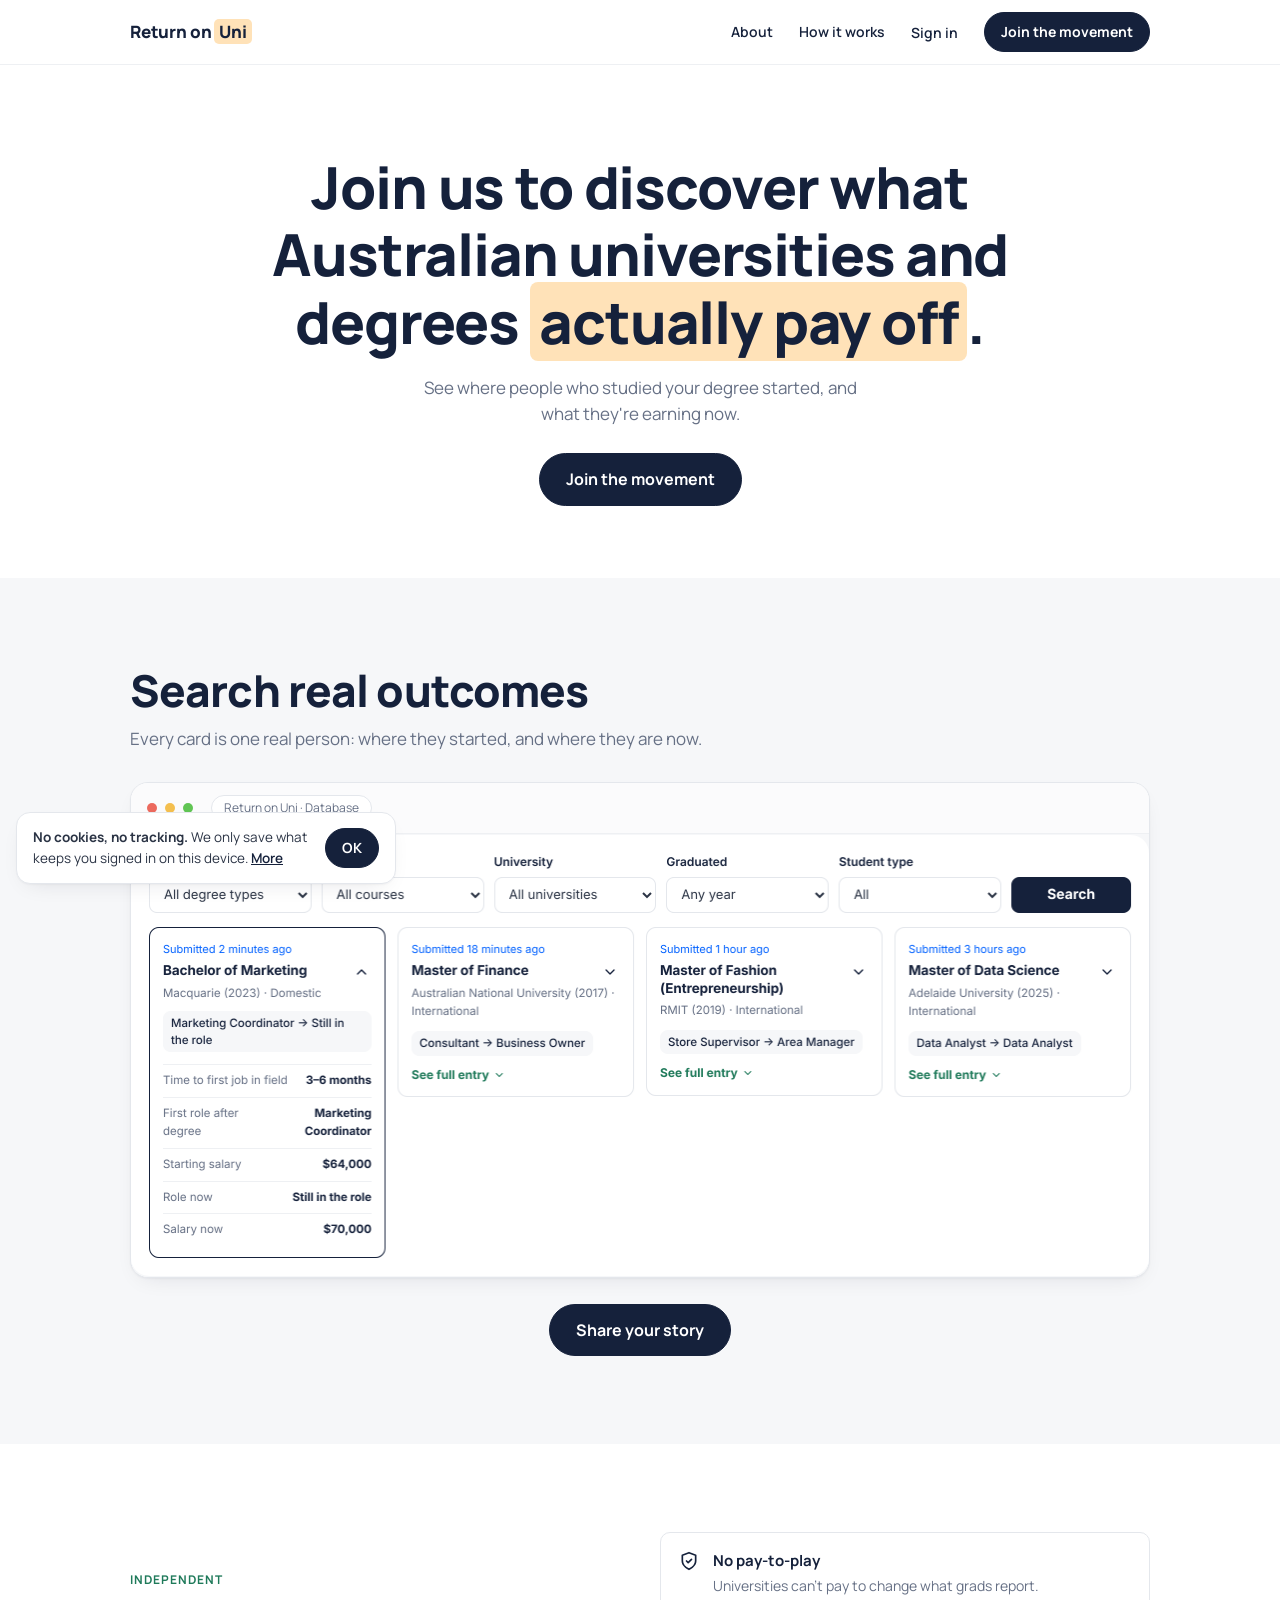
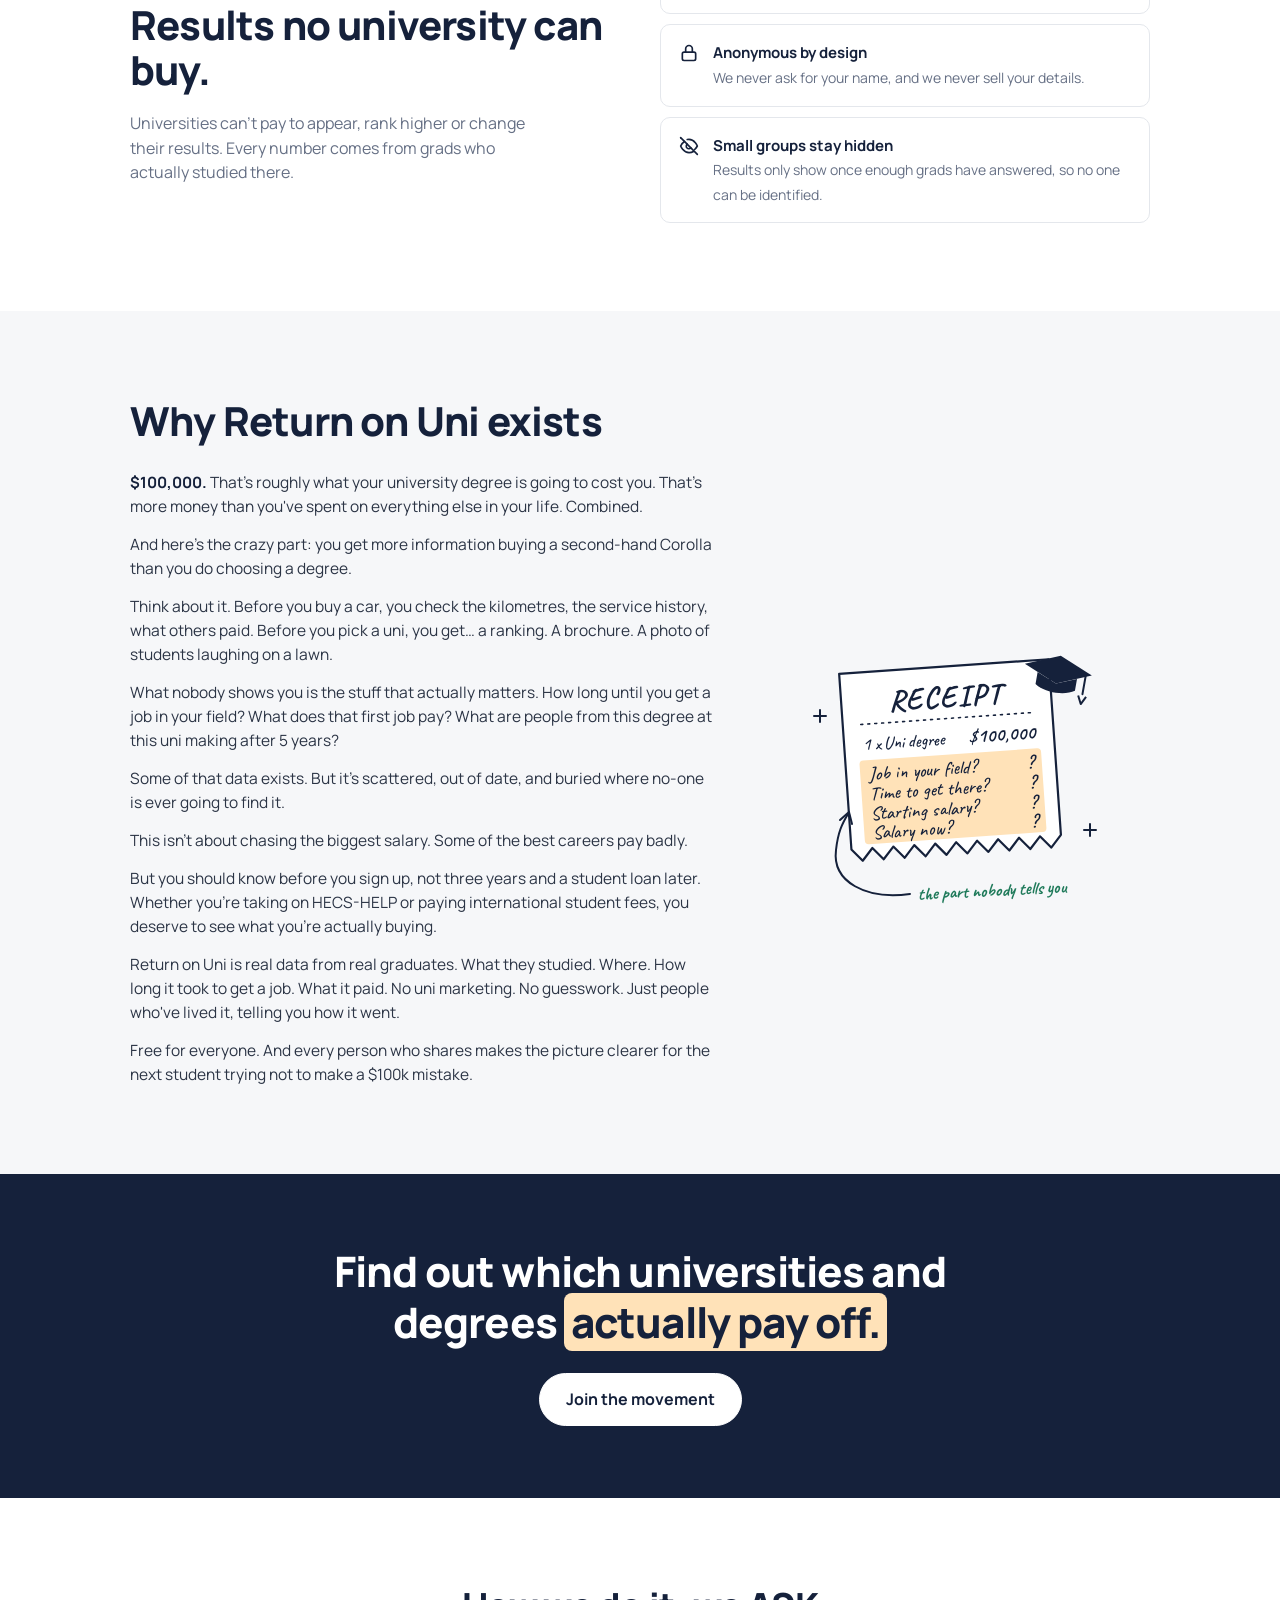
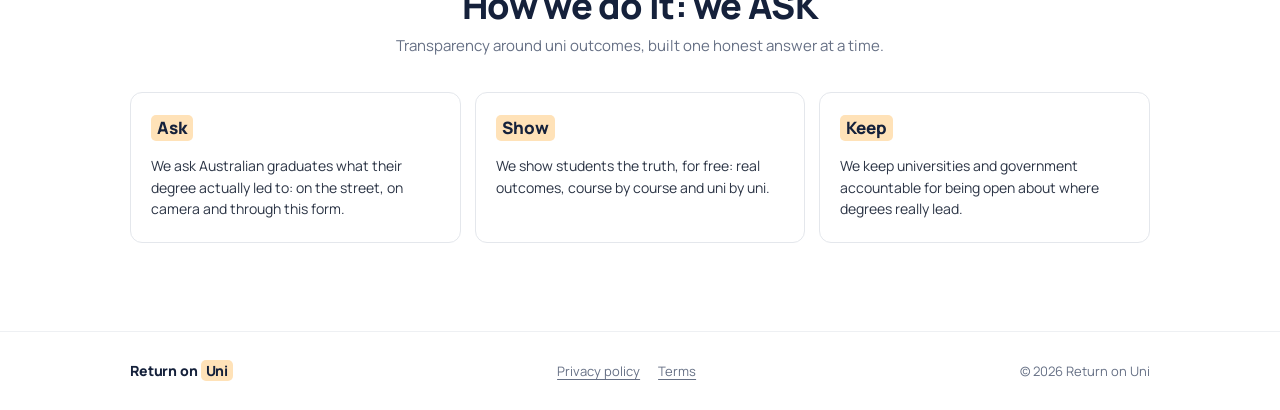
==== index.html @ 376c9eba ""Email verified" message after signing in A small message at the top of the page the person lands on" ====
<!doctype html>
<html lang="en-AU">
<head>
  <meta charset="utf-8">
  <meta name="viewport" content="width=device-width, initial-scale=1">
  <title>Return on Uni | Discover what Australian degrees actually pay off</title>
  <meta name="description" content="See where people who studied your degree started, and what they're earning now. Real outcomes from real Australian graduates.">
  <link rel="icon" href="assets/favicon.svg" type="image/svg+xml">
  <link rel="preconnect" href="https://fonts.googleapis.com">
  <link rel="preconnect" href="https://fonts.gstatic.com" crossorigin>
  <link href="https://fonts.googleapis.com/css2?family=Manrope:wght@400;500;600;700;800&family=Caveat:wght@500;700&display=swap" rel="stylesheet">
  <link rel="stylesheet" href="css/base.css?v=27f99e8d">
  <link rel="stylesheet" href="css/entries.css?v=6e0287be">
  <link rel="stylesheet" href="css/home.css?v=d5b18aec">
</head>
<body>
  <header data-layout="header"></header>

  <main>
    <!-- 1. Hero -->
    <section class="hero">
      <div class="wrap">
        <h1>Join us to discover what Australian universities and degrees <span class="hl">actually pay off</span>.</h1>
        <p class="lead">See where people who studied your degree started, and what they're earning now.</p>
        <a class="btn btn-primary btn-lg" href="share.html">Join the movement</a>
      </div>
    </section>

    <!-- 2. Database preview -->
    <section class="section soft preview" aria-labelledby="previewTitle">
      <div class="wrap">
        <h2 id="previewTitle">Search real outcomes</h2>
        <p class="lead">Every card is one real person: where they started, and where they are now.</p>

        <!-- A picture of the database, not the live filters (search isn't open yet).
             Regenerate with: python3 tools/preview-shot.py (see the file). -->
        <div class="browser preview-shot">
          <div class="browser-bar" aria-hidden="true"><i></i><i></i><i></i><span class="browser-tab">Return on Uni · Database</span></div>
          <!-- Placeholder shown while the picture loads; the picture fades in over it. -->
          <div class="shot-frame">
            <div class="skeleton" aria-hidden="true">
              <div class="sk-filters">
                <span></span><span></span><span></span><span></span><span></span><span class="sk-btn"></span>
              </div>
              <div class="sk-cards">
                <span class="sk-card sk-open"></span><span class="sk-card"></span><span class="sk-card"></span><span class="sk-card"></span>
              </div>
            </div>
            <img src="assets/preview.png?v=3695b0e5" width="1020" height="442" loading="lazy"
               alt="Preview of the Return on Uni database: filters for degree type, course, university, graduation year and student type, above graduate cards showing each person's first role, starting salary, current role and current salary.">
          </div>
        </div>

        <div class="preview-cta"><a class="btn btn-primary btn-lg" href="share.html">Share your story</a></div>
      </div>
    </section>

    <!-- 3. Independence -->
    <section class="section">
      <div class="wrap independent">
        <div>
          <div class="kicker">Independent</div>
          <h2>Results no university can buy.</h2>
          <p>Universities can't pay to appear, rank higher or change their results. Every number comes from grads who actually studied there.</p>
        </div>
        <div class="points">
          <div class="point">
            <svg width="20" height="20" viewBox="0 0 24 24" fill="none" stroke="currentColor" stroke-width="2" stroke-linecap="round" stroke-linejoin="round" aria-hidden="true"><path d="M12 22s8-4 8-10V5l-8-3-8 3v7c0 6 8 10 8 10z"/><path d="m9 12 2 2 4-4"/></svg>
            <div><b>No pay-to-play</b><span>Universities can't pay to change what grads report.</span></div>
          </div>
          <div class="point">
            <svg width="20" height="20" viewBox="0 0 24 24" fill="none" stroke="currentColor" stroke-width="2" stroke-linecap="round" stroke-linejoin="round" aria-hidden="true"><rect x="4" y="11" width="16" height="10" rx="2"/><path d="M8 11V7a4 4 0 0 1 8 0v4"/></svg>
            <div><b>Anonymous by design</b><span>We never ask for your name, and we never sell your details.</span></div>
          </div>
          <div class="point">
            <svg width="20" height="20" viewBox="0 0 24 24" fill="none" stroke="currentColor" stroke-width="2" stroke-linecap="round" stroke-linejoin="round" aria-hidden="true"><path d="M9.9 4.2A10.9 10.9 0 0 1 12 4c7 0 10 8 10 8a17.6 17.6 0 0 1-3.2 4.2"/><path d="M6.6 6.6C3.6 8.6 2 12 2 12s3 8 10 8a10.6 10.6 0 0 0 5.4-1.4"/><path d="M14.1 14.1a3 3 0 1 1-4.2-4.2"/><path d="m2 2 20 20"/></svg>
            <div><b>Small groups stay hidden</b><span>Results only show once enough grads have answered, so no one can be identified.</span></div>
          </div>
        </div>
      </div>
    </section>

    <!-- 4. Why -->
    <section class="section soft why" id="about">
      <div class="wrap">
        <h2>Why Return on Uni exists</h2>
        <div class="why-grid">
          <div class="why-copy">
            <p><b>$100,000.</b> That's roughly what your university degree is going to cost you. That's more money than you've spent on everything else in your life. Combined.</p>
            <p>And here's the crazy part: you get more information buying a second-hand Corolla than you do choosing a degree.</p>
            <p>Think about it. Before you buy a car, you check the kilometres, the service history, what others paid. Before you pick a uni, you get… a ranking. A brochure. A photo of students laughing on a lawn.</p>
            <p>What nobody shows you is the stuff that actually matters. How long until you get a job in your field? What does that first job pay? What are people from this degree at this uni making after 5 years?</p>
            <p>Some of that data exists. But it's scattered, out of date, and buried where no-one is ever going to find it.</p>
            <p>This isn't about chasing the biggest salary. Some of the best careers pay badly.</p>
            <p>But you should know before you sign up, not three years and a student loan later. Whether you're taking on HECS-HELP or paying international student fees, you deserve to see what you're actually buying.</p>
            <p>Return on Uni is real data from real graduates. What they studied. Where. How long it took to get a job. What it paid. No uni marketing. No guesswork. Just people who've lived it, telling you how it went.</p>
            <p>Free for everyone. And every person who shares makes the picture clearer for the next student trying not to make a $100k mistake.</p>
          </div>

          <!-- Receipt illustration -->
          <svg class="receipt" viewBox="0 0 300 300" role="img" aria-label="A receipt: 1 x Uni degree, $100,000. Job in your field, time to get there, starting salary and salary now are all question marks. The part nobody tells you.">
            <g fill="none" stroke="#15213b" stroke-width="2" stroke-linecap="round">
              <path d="M14 82v12M8 88h12"/>
              <path d="M284 196v12M278 202h12"/>
            </g>
            <g transform="rotate(-4 150 140)">
              <path d="M40,38 L250,38 L250,214 L239.5,226 L229.0,214 L218.5,226 L208.0,214 L197.5,226 L187.0,214 L176.5,226 L166.0,214 L155.5,226 L145.0,214 L134.5,226 L124.0,214 L113.5,226 L103.0,214 L92.5,226 L82.0,214 L71.5,226 L61.0,214 L50.5,226 L40.0,214 Z" fill="#fff" stroke="#15213b" stroke-width="2.2" stroke-linejoin="round"/>
              <text x="145" y="78" text-anchor="middle" font-family="Caveat, cursive" font-weight="700" font-size="30" fill="#15213b" letter-spacing="2">RECEIPT</text>
              <line x1="58" y1="90" x2="232" y2="90" stroke="#15213b" stroke-width="1.6" stroke-dasharray="2 5" stroke-linecap="round"/>
              <text x="58" y="116" font-family="Caveat, cursive" font-weight="500" font-size="18" fill="#15213b">1 x Uni degree</text>
              <text x="232" y="116" text-anchor="end" font-family="Caveat, cursive" font-weight="700" font-size="19" fill="#15213b">$100,000</text>
              <rect x="54" y="126" width="182" height="84" rx="4" fill="#ffe2b8"/>
              <g font-family="Caveat, cursive" font-size="19" font-weight="500" fill="#15213b">
                <text x="62" y="146">Job in your field?</text><text x="228" y="146" text-anchor="end" font-weight="700">?</text>
                <text x="62" y="166">Time to get there?</text><text x="228" y="166" text-anchor="end" font-weight="700">?</text>
                <text x="62" y="186">Starting salary?</text><text x="228" y="186" text-anchor="end" font-weight="700">?</text>
                <text x="62" y="205">Salary now?</text><text x="228" y="205" text-anchor="end" font-weight="700">?</text>
              </g>
            </g>
            <!-- graduation cap -->
            <g transform="translate(222 18) rotate(10)">
              <path d="M0 18 L34 4 L68 18 L34 32 Z" fill="#15213b"/>
              <path d="M14 24 v12 c10 7 30 7 40 0 v-12 L34 32 Z" fill="#15213b"/>
              <path d="M62 20 v18" stroke="#15213b" stroke-width="2" stroke-linecap="round"/>
              <path d="M58 40 l4 8 l4 -8" fill="none" stroke="#15213b" stroke-width="2" stroke-linejoin="round"/>
            </g>
            <!-- arrow + caption -->
            <path d="M104 266 C 60 272, 26 254, 30 222 C 32 204, 36 196, 42 186" fill="none" stroke="#15213b" stroke-width="2" stroke-linecap="round"/>
            <path d="M34 192 L43 184 L46 196" fill="none" stroke="#15213b" stroke-width="2" stroke-linecap="round" stroke-linejoin="round"/>
            <text x="112" y="272" font-family="Caveat, cursive" font-weight="700" font-size="18" fill="#1f7a5a" transform="rotate(-3 112 272)">the part nobody tells you</text>
          </svg>
        </div>
      </div>
    </section>

    <!-- 5. Dark CTA band -->
    <section class="cta-band">
      <div class="wrap">
        <h2>Find out which universities and degrees <span class="hl">actually pay off.</span></h2>
        <a class="btn btn-white btn-lg" href="share.html">Join the movement</a>
      </div>
    </section>

    <!-- 6. How we do it -->
    <section class="section ask center" id="how">
      <div class="wrap">
        <h2>How we do it: we ASK</h2>
        <p class="lead">Transparency around uni outcomes, built one honest answer at a time.</p>
        <div class="ask-grid">
          <div class="ask-card"><span class="label">Ask</span><p>We ask Australian graduates what their degree actually led to: on the street, on camera and through this form.</p></div>
          <div class="ask-card"><span class="label">Show</span><p>We show students the truth, for free: real outcomes, course by course and uni by uni.</p></div>
          <div class="ask-card"><span class="label">Keep</span><p>We keep universities and government accountable for being open about where degrees really lead.</p></div>
        </div>
      </div>
    </section>
  </main>

  <footer data-layout="footer"></footer>
  <script type="module" src="js/pages/home.js?v=8f0016fc"></script>
</body>
</html>
---- css/base.css ----
/* ==========================================================================
   base.css: design tokens, reset, type, buttons, layout helpers
   Shared by every page.
   ========================================================================== */

:root {
  --navy: #15213b;          /* headings, buttons, dark band */
  --navy-2: #24314d;
  --text: #2b3445;          /* body copy */
  --muted: #667085;
  --line: #e4e7ec;
  --line-2: #eef0f3;
  --bg: #ffffff;
  --bg-soft: #f6f7f9;       /* alternate section background */
  --peach: #ffe2b8;         /* highlight behind words / labels */
  --green: #1f7a5a;         /* links, progress, kicker */
  --red: #c0352b;

  --font: "Manrope", system-ui, -apple-system, "Segoe UI", sans-serif;
  --hand: "Caveat", "Comic Sans MS", cursive;

  --radius: 14px;
  --radius-lg: 18px;
  --shadow: 0 1px 2px rgba(16, 24, 40, .04), 0 8px 24px -12px rgba(16, 24, 40, .14);
  --wrap: 1060px;
}

* { box-sizing: border-box; }
html { scroll-behavior: smooth; }
body {
  margin: 0;
  font-family: var(--font);
  color: var(--text);
  background: var(--bg);
  line-height: 1.55;
  -webkit-font-smoothing: antialiased;
}
h1, h2, h3 { color: var(--navy); line-height: 1.12; letter-spacing: -.02em; margin: 0; font-weight: 800; }
p { margin: 0; }
a { color: inherit; }
button, input, select { font: inherit; color: inherit; }
img, svg { display: block; max-width: 100%; }

.wrap { max-width: var(--wrap); margin: 0 auto; padding: 0 20px; }
.section { padding: 88px 0; }
.section.soft { background: var(--bg-soft); }
.center { text-align: center; }
.sr-only { position: absolute; width: 1px; height: 1px; overflow: hidden; clip: rect(0 0 0 0); white-space: nowrap; }

/* word highlight, e.g. "actually pay off" */
.hl { background: var(--peach); border-radius: 8px; padding: 0 .16em; box-decoration-break: clone; -webkit-box-decoration-break: clone; }

.kicker { font-size: 12px; font-weight: 700; letter-spacing: .08em; text-transform: uppercase; color: var(--green); margin-bottom: 14px; }
.lead { font-size: 17px; color: var(--muted); }

/* ---------- buttons ---------- */
.btn {
  display: inline-flex; align-items: center; justify-content: center; gap: 6px;
  border: 1.5px solid var(--navy); border-radius: 999px; padding: 11px 22px;
  font-weight: 700; font-size: 15px; text-decoration: none; cursor: pointer; white-space: nowrap;
  transition: background .15s, color .15s, transform .1s;
}
.btn:active { transform: translateY(1px); }
.btn-primary { background: var(--navy); color: #fff; }
.btn-primary:hover { background: var(--navy-2); }
.btn-outline { background: #fff; color: var(--navy); }
.btn-outline:hover { background: var(--bg-soft); }
.btn-white { background: #fff; color: var(--navy); border-color: #fff; }
.btn-lg { padding: 13px 26px; font-size: 16px; }
.btn-sm { padding: 8px 16px; font-size: 14px; }
.btn:focus-visible, input:focus-visible, select:focus-visible, .opt:focus-visible, .entry-toggle:focus-visible {
  outline: 3px solid #7aa7ff; outline-offset: 2px;
}

.text-link { color: var(--navy); font-weight: 600; text-underline-offset: 3px; }

/* ---------- site header ---------- */
.site-header { border-bottom: 1px solid var(--line-2); background: #fff; position: sticky; top: 0; z-index: 30; }
.site-header .wrap { display: flex; align-items: center; justify-content: space-between; gap: 16px; height: 64px; }
.logo { font-weight: 800; font-size: 17px; color: var(--navy); text-decoration: none; letter-spacing: -.01em; white-space: nowrap; }
.logo .hl { border-radius: 5px; padding: 1px 5px; }
.nav { display: flex; align-items: center; gap: 26px; }
.nav a:not(.btn) { font-size: 14px; font-weight: 600; color: var(--navy); text-decoration: none; }
.nav a:not(.btn):hover { text-decoration: underline; text-underline-offset: 4px; }
.nav a[aria-current="page"] { text-decoration: underline; text-underline-offset: 4px; }

/* ---------- footer ---------- */
.site-footer { border-top: 1px solid var(--line-2); padding: 28px 0; font-size: 13px; color: var(--muted); }
.site-footer .wrap { display: flex; align-items: center; justify-content: space-between; gap: 16px; flex-wrap: wrap; }
.site-footer .logo { font-size: 14px; }
.footer-links { display: flex; gap: 18px; }
.footer-links a { color: var(--muted); text-underline-offset: 3px; }

/* "No cookies, no tracking" notice (once per browser) */
.storage-notice {
  position: fixed; left: 16px; bottom: 16px; z-index: 50; max-width: 380px;
  display: flex; gap: 14px; align-items: center;
  background: #fff; border: 1px solid var(--line); border-radius: var(--radius); box-shadow: var(--shadow);
  padding: 14px 16px; font-size: 13.5px; color: var(--text);
}
.storage-notice a { color: var(--navy); font-weight: 600; }
.storage-notice .btn { flex: none; }
@media (max-width: 560px) { .storage-notice { left: 12px; right: 12px; bottom: 12px; max-width: none; } }

/* account: "Sign in" link, or initial + menu */
.account-slot:empty { display: none; }
.account { position: relative; }
.account-btn { width: 34px; height: 34px; border-radius: 50%; border: 0; background: #0061ff; color: #fff;
  font: 700 14px/1 inherit; cursor: pointer; display: grid; place-items: center; }
.account-btn:focus-visible { outline: 2px solid var(--navy); outline-offset: 2px; }
.account-menu { position: absolute; right: 0; top: calc(100% + 8px); min-width: 220px; background: #fff;
  border: 1px solid var(--line); border-radius: var(--radius); box-shadow: var(--shadow); padding: 14px 16px; z-index: 40; }
.account-menu[hidden] { display: none; }
.account-menu p { font-size: 13px; color: var(--muted); margin: 0 0 10px; overflow-wrap: anywhere; }
.account-menu b { color: var(--navy); }
.account-menu .text-link { background: none; border: 0; padding: 0; font: 600 14px inherit; cursor: pointer; text-decoration: underline; }

@media (max-width: 760px) {
  .section { padding: 64px 0; }
  .nav > a:not(.btn) { display: none; }
  .nav { gap: 14px; }
  .btn-lg { padding: 12px 22px; font-size: 15px; }
}
@media (prefers-reduced-motion: reduce) { * { transition: none !important; scroll-behavior: auto !important; } }

/* message after signing in (and other short notices) */
.toast { position: fixed; top: 76px; left: 50%; z-index: 60; transform: translate(-50%, -12px); opacity: 0;
  display: flex; align-items: center; gap: 10px; max-width: calc(100% - 32px); width: max-content;
  background: #fff; border: 1px solid var(--line); border-radius: 999px; box-shadow: var(--shadow);
  padding: 10px 12px 10px 14px; font-size: 14px; color: var(--text); transition: opacity .3s ease, transform .3s ease; }
.toast.show { opacity: 1; transform: translate(-50%, 0); }
.toast p { margin: 0; overflow-wrap: anywhere; }
.toast b { color: var(--navy); }
.toast-icon { flex: none; width: 24px; height: 24px; border-radius: 50%; background: #e7f6ee; color: var(--green); display: grid; place-items: center; }
.toast-close { flex: none; border: 0; background: none; font-size: 20px; line-height: 1; color: var(--muted); cursor: pointer; padding: 0 4px; }
---- css/entries.css ----
/* ==========================================================================
   entries.css: the database UI (filters + expandable grad cards).
   Used by the homepage preview and the full database page.
   ========================================================================== */

/* fake browser window around the homepage preview */
.browser { background: #fff; border: 1px solid var(--line); border-radius: var(--radius-lg); box-shadow: var(--shadow); overflow: hidden; }
.browser-bar { display: flex; align-items: center; gap: 8px; padding: 12px 16px; background: #fbfbfc; border-bottom: 1px solid var(--line-2); }
.browser-bar i { width: 10px; height: 10px; border-radius: 50%; display: block; }
.browser-bar i:nth-child(1) { background: #ec6a5e; }
.browser-bar i:nth-child(2) { background: #f4bf4f; }
.browser-bar i:nth-child(3) { background: #61c554; }
.browser-tab { margin-left: 10px; font-size: 12px; color: var(--muted); background: #fff; border: 1px solid var(--line); border-radius: 999px; padding: 3px 12px; }
.browser-body { padding: 18px; }

/* ---------- filters ---------- */
.filters { display: grid; grid-template-columns: repeat(5, minmax(0, 1fr)) auto; gap: 10px; align-items: end; margin-bottom: 14px; }
.filter label { display: block; font-size: 12px; font-weight: 600; color: var(--navy); margin-bottom: 6px; }
.filter select, .filter input {
  width: 100%; height: 36px; border: 1px solid var(--line); border-radius: 8px; background: #fff;
  padding: 0 10px; font-size: 13px; color: var(--text);
}
.filters .btn { height: 36px; padding: 0 22px; border-radius: 8px; font-size: 14px; min-width: 120px; }
@media (max-width: 1080px) { .filters { grid-template-columns: repeat(3, minmax(0, 1fr)); } }

/* ---------- cards ---------- */
.entries { display: grid; grid-template-columns: repeat(4, 1fr); gap: 12px; align-items: start; }
.entry { background: #fff; border: 1px solid var(--line); border-radius: 10px; padding: 13px 13px 11px; }
.entry.open { border: 1.5px solid var(--navy); }
/* "Submitted 5 minutes ago": same blue as "Step 1" on myfirstaustralianoffer.com.au */
.entry-age { font-size: 11px; color: #0061ff; margin: 0 0 4px; }
.entry-head { display: flex; justify-content: space-between; align-items: flex-start; gap: 8px; }
.entry h3 { font-size: 13.5px; font-weight: 700; line-height: 1.35; letter-spacing: -.005em; }
.entry-sub { font-size: 11.5px; color: var(--muted); margin: 3px 0 8px; }
.entry-path { display: inline-block; font-size: 11.5px; font-weight: 500; color: var(--navy); background: var(--bg-soft); border-radius: 8px; padding: 4px 8px; line-height: 1.45; }
.entry-toggle {
  background: none; border: 0; padding: 2px; cursor: pointer; color: var(--navy); flex: none; border-radius: 6px;
}
.entry-toggle svg { transition: transform .15s; }
.entry.open .entry-toggle svg { transform: rotate(180deg); }
.entry-more { display: inline-flex; align-items: center; gap: 4px; margin-top: 10px; font-size: 12px; font-weight: 700; color: var(--green); background: none; border: 0; padding: 0; cursor: pointer; }
.entry.open .entry-more { display: none; }
.entry-details { display: none; margin: 12px 0 0; padding: 0; }
.entry.open .entry-details { display: block; }
.entry-details div { display: flex; justify-content: space-between; align-items: baseline; gap: 10px; padding: 7px 0; border-top: 1px solid var(--line-2); font-size: 11.5px; }
.entry-details dt { color: var(--muted); }
.entry-details dd { margin: 0; font-weight: 700; color: var(--navy); text-align: right; }
.entry .tag-example { font-size: 9.5px; font-weight: 700; letter-spacing: .04em; text-transform: uppercase; color: #9a6b12; background: #fff4df; border-radius: 4px; padding: 1px 5px; margin-left: 6px; vertical-align: 1px; }

/* bottom row of the homepage preview fades out */
.entries.fade {
  -webkit-mask-image: linear-gradient(to bottom, #000 calc(100% - 90px), rgba(0,0,0,.18));
          mask-image: linear-gradient(to bottom, #000 calc(100% - 90px), rgba(0,0,0,.18));
}
.preview-status { margin: 12px 2px 0; }

.entries-empty { grid-column: 1 / -1; text-align: center; padding: 36px 16px; color: var(--muted); border: 1px dashed var(--line); border-radius: 10px; }
.entries-status { font-size: 13px; color: var(--muted); margin: 0 0 12px; }

@media (max-width: 960px) {
  .filters { grid-template-columns: 1fr 1fr; }
  .filters .btn { grid-column: 1 / -1; }
  .entries { grid-template-columns: 1fr 1fr; }
}
@media (max-width: 560px) {
  .entries { grid-template-columns: 1fr; }
}
---- css/home.css ----
/* ==========================================================================
   home.css: homepage sections
   ========================================================================== */

/* ---------- hero ---------- */
.hero { padding: 88px 0 72px; text-align: center; }
.hero h1 { font-size: clamp(36px, 5.2vw, 58px); max-width: 820px; margin: 0 auto 20px; line-height: 1.16; }
.hero .lead { max-width: 440px; margin: 0 auto 26px; }

/* ---------- database preview ---------- */
.preview h2 { font-size: clamp(30px, 4vw, 44px); margin-bottom: 10px; }
.preview .lead { margin-bottom: 30px; }
/* The picture fades in over shimmering placeholder cards. Its width/height
   attributes reserve the space, so nothing below it moves. */
.shot-frame { position: relative; }
.shot-frame img { display: block; width: 100%; height: auto; opacity: 0; transform: translateY(8px) scale(.995);
  transition: opacity .7s ease, transform .7s cubic-bezier(.2, .7, .2, 1); }
.shot-frame.loaded img { opacity: 1; transform: none; }
.skeleton { position: absolute; inset: 0; padding: 1.8%; display: flex; flex-direction: column; gap: 3.5%;
  transition: opacity .5s ease; }
.shot-frame.loaded .skeleton { opacity: 0; pointer-events: none; }
.sk-filters { display: grid; grid-template-columns: repeat(5, 1fr) .75fr; gap: 1.7%; height: 15%; }
.sk-cards { display: grid; grid-template-columns: repeat(4, 1fr); gap: 2.4%; align-items: start; flex: 1; }
.sk-filters span, .sk-card { display: block; border-radius: 8px; background: var(--line-2);
  background-image: linear-gradient(90deg, transparent 0, rgba(255,255,255,.75) 50%, transparent 100%);
  background-size: 200% 100%; background-repeat: no-repeat; animation: shimmer 1.4s ease-in-out infinite; }
.sk-filters span { height: 100%; }
.sk-filters .sk-btn { background-color: #dfe3ea; }
.sk-card { height: 50%; border-radius: 12px; }
.sk-card.sk-open { height: 96%; }
@keyframes shimmer { from { background-position: 150% 0; } to { background-position: -50% 0; } }
@media (prefers-reduced-motion: reduce) {
  .sk-filters span, .sk-card { animation: none; }
  .shot-frame img { transition: opacity .3s ease; transform: none; }
}
.preview-cta { display: flex; justify-content: center; margin-top: 26px; }

/* ---------- independence ---------- */
.independent { display: grid; grid-template-columns: 1fr 1fr; gap: 40px; align-items: center; }
.independent h2 { font-size: clamp(30px, 3.6vw, 40px); margin-bottom: 18px; }
.independent p { color: var(--muted); max-width: 420px; }
.points { display: grid; gap: 10px; }
.point { display: flex; gap: 14px; align-items: flex-start; border: 1px solid var(--line); border-radius: 10px; padding: 16px 18px; background: #fff; }
.point svg { flex: none; color: var(--navy); margin-top: 2px; }
.point b { display: block; color: var(--navy); font-size: 15px; }
.point span { font-size: 14px; color: var(--muted); }

/* ---------- why ---------- */
.why h2 { font-size: clamp(30px, 3.6vw, 40px); margin-bottom: 26px; }
.why-grid { display: grid; grid-template-columns: 1.2fr .8fr; gap: 48px; align-items: center; }
.why-copy p { margin-bottom: 14px; font-size: 15.5px; }
.why-copy p:last-child { margin-bottom: 0; }
.why-copy b { color: var(--navy); }
.receipt { width: 100%; max-width: 300px; margin: 0 auto; }

/* ---------- dark CTA band ---------- */
.cta-band { background: var(--navy); color: #fff; padding: 72px 0; text-align: center; }
.cta-band h2 { color: #fff; font-size: clamp(30px, 3.8vw, 42px); max-width: 620px; margin: 0 auto 26px; line-height: 1.2; }
.cta-band .hl { color: var(--navy); }

/* ---------- ASK ---------- */
.ask h2 { font-size: clamp(28px, 3.4vw, 36px); margin-bottom: 8px; }
.ask .lead { margin-bottom: 34px; font-size: 15px; }
.ask-grid { display: grid; grid-template-columns: repeat(3, 1fr); gap: 14px; text-align: left; }
.ask-card { border: 1px solid var(--line); border-radius: 12px; padding: 22px 20px; }
.ask-card .label { display: inline-block; background: var(--peach); color: var(--navy); font-weight: 800; font-size: 17px; border-radius: 5px; padding: 0 6px; margin-bottom: 14px; }
.ask-card p { font-size: 14px; color: var(--text); }

@media (max-width: 860px) {
  .independent, .why-grid { grid-template-columns: 1fr; }
  .receipt { max-width: 260px; }
  .ask-grid { grid-template-columns: 1fr; }
}
@media (max-width: 560px) {
  .hero { padding: 60px 0 52px; }
}
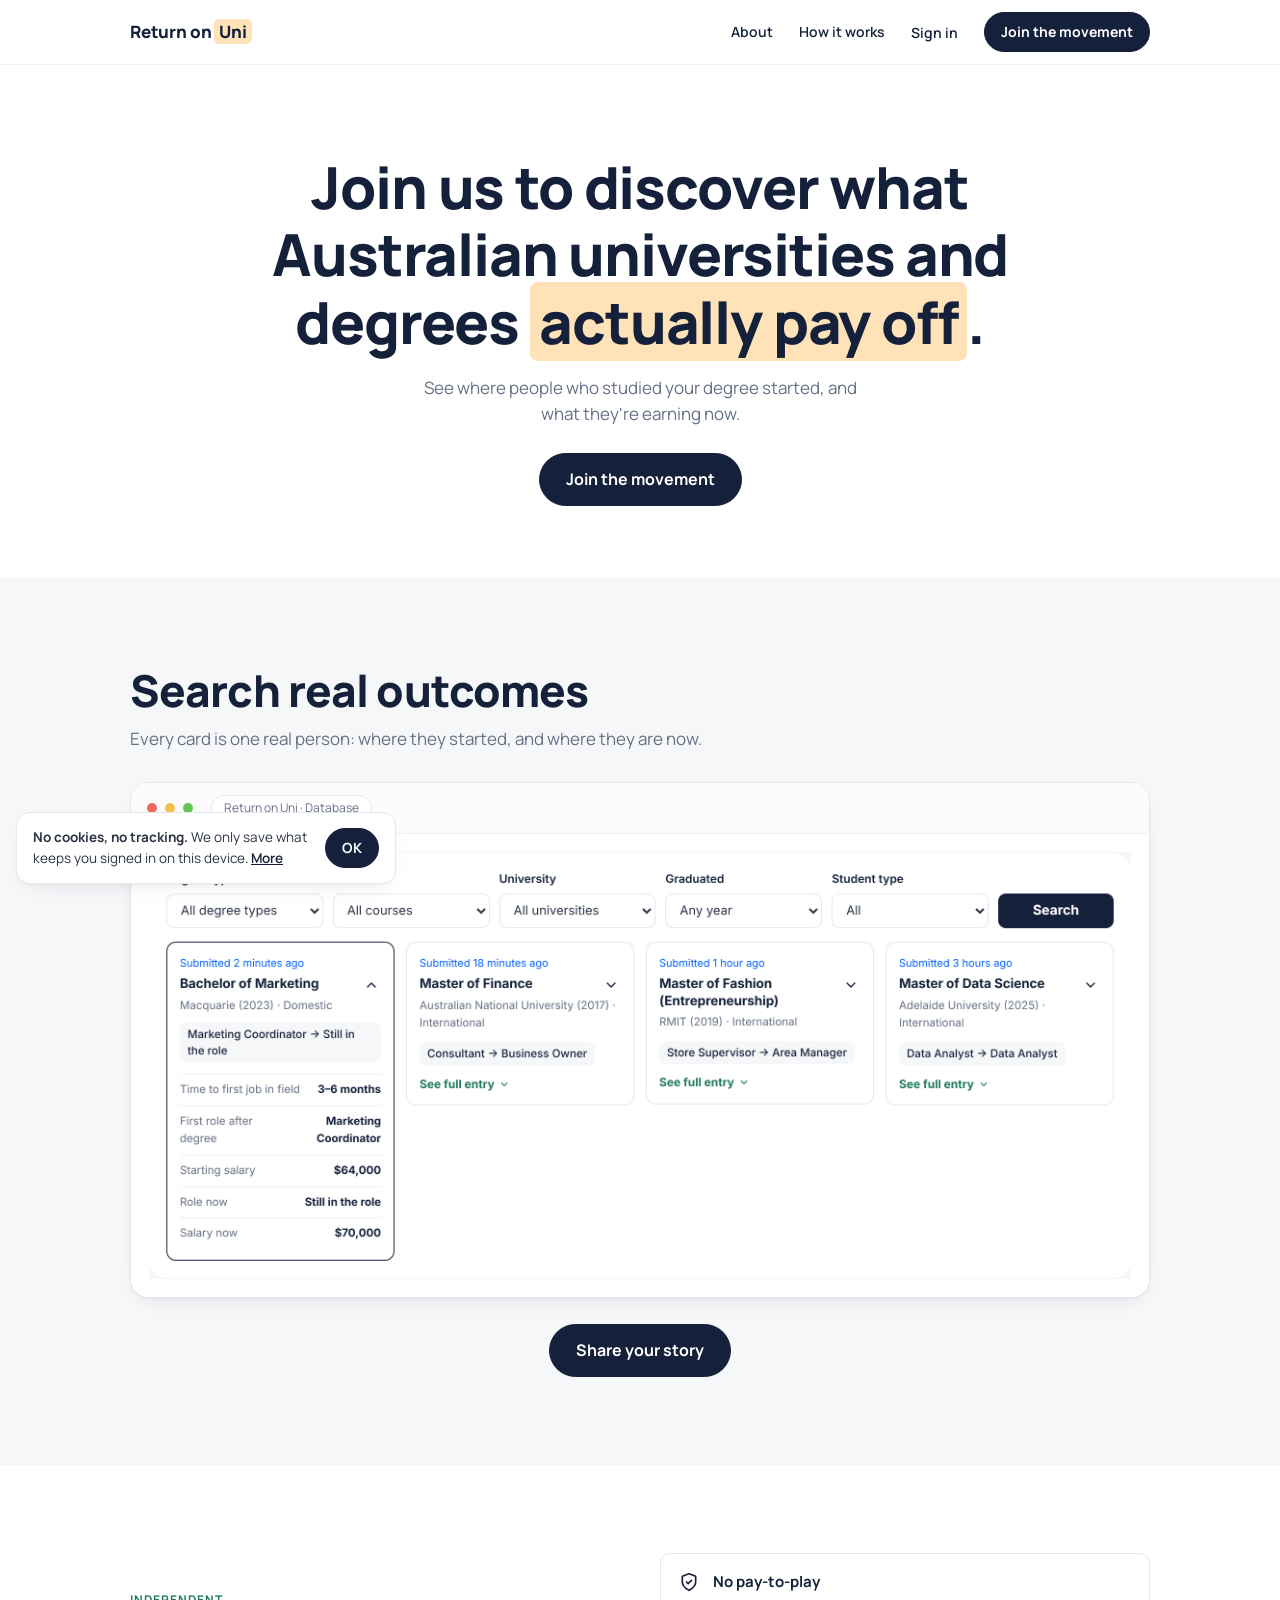
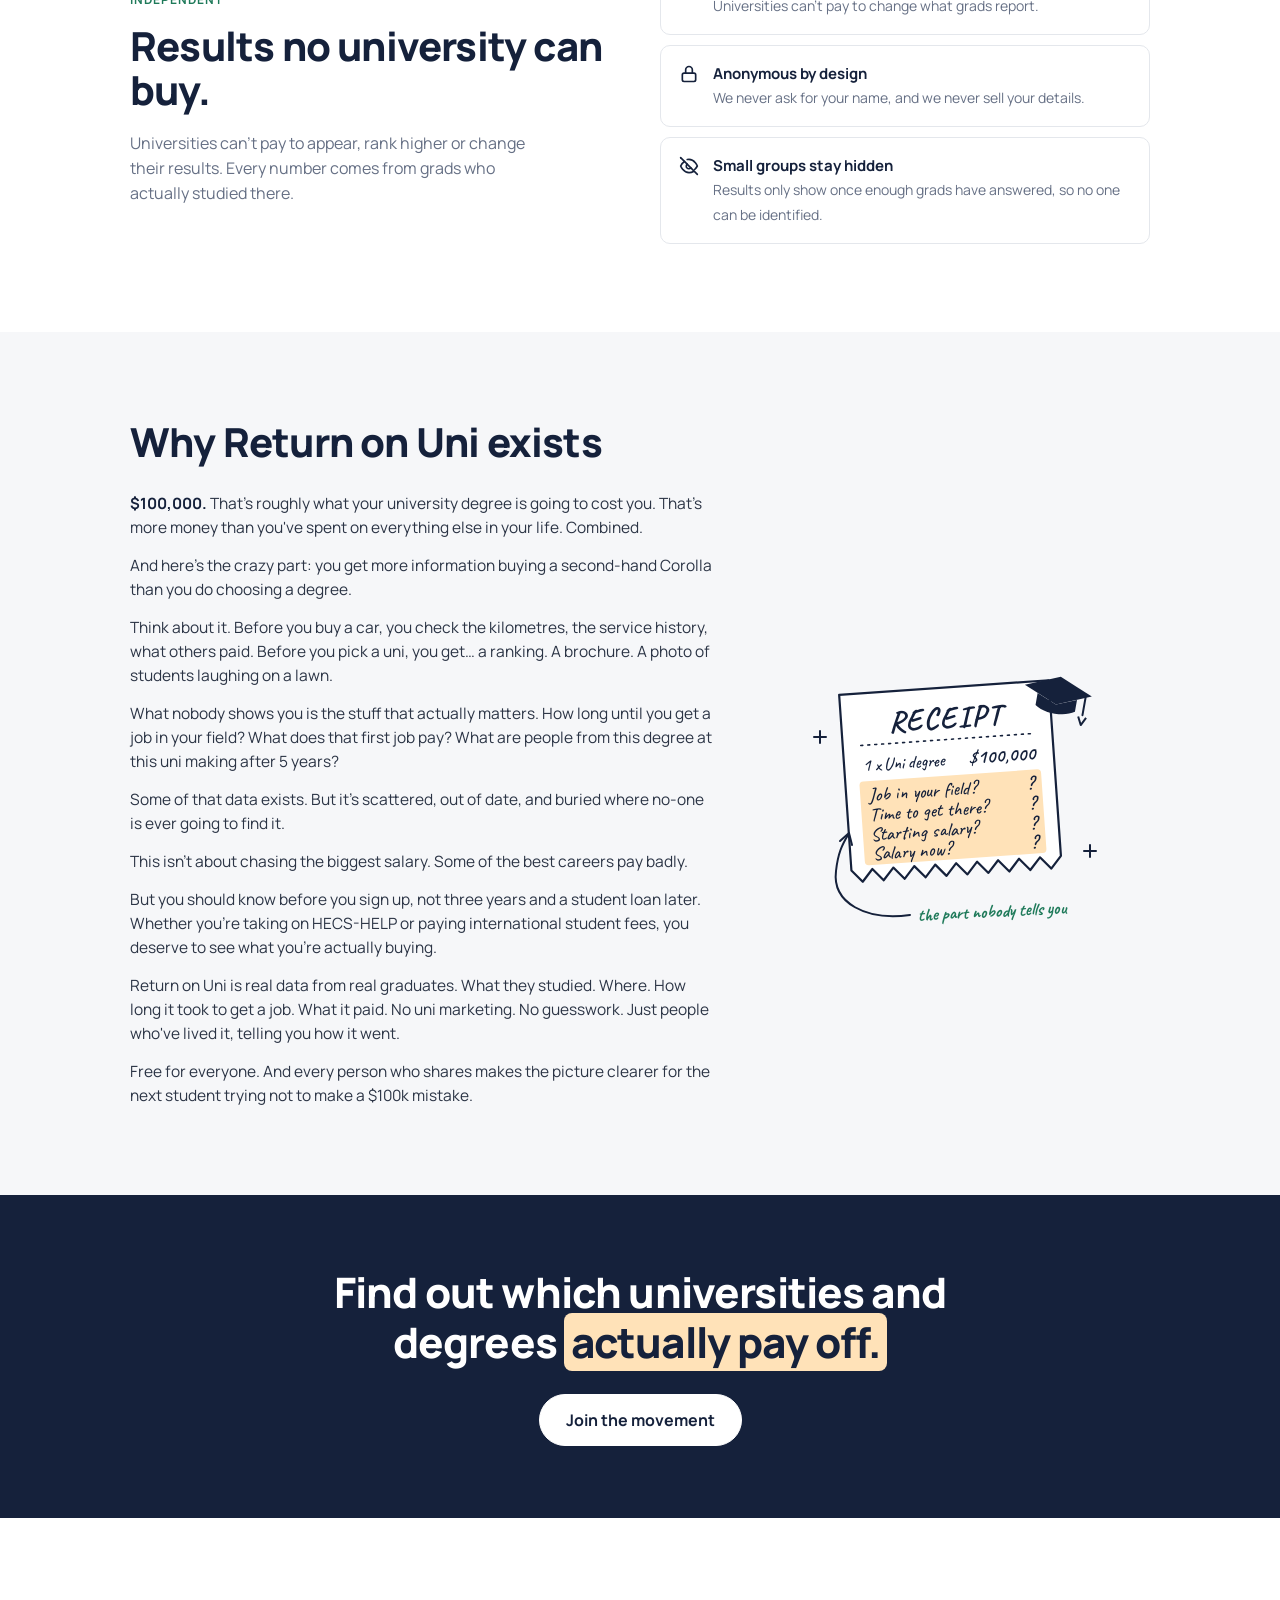
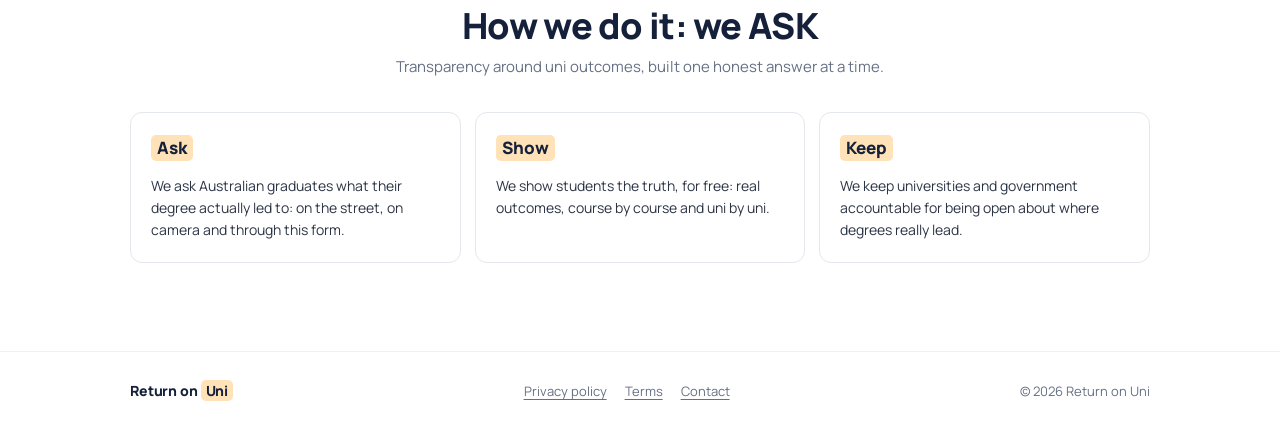
==== commit b6e3139c: "Homepage shows live top cards (no job seekers); final Privacy Policy and Terms - New database functi" ====
--- a/index.html
+++ b/index.html
@@ -10,8 +10,8 @@
   <link rel="preconnect" href="https://fonts.gstatic.com" crossorigin>
   <link href="https://fonts.googleapis.com/css2?family=Manrope:wght@400;500;600;700;800&family=Caveat:wght@500;700&display=swap" rel="stylesheet">
   <link rel="stylesheet" href="css/base.css?v=27f99e8d">
-  <link rel="stylesheet" href="css/entries.css?v=6e0287be">
-  <link rel="stylesheet" href="css/home.css?v=d5b18aec">
+  <link rel="stylesheet" href="css/entries.css?v=9faf4fdb">
+  <link rel="stylesheet" href="css/home.css?v=190da865">
 </head>
 <body>
   <header data-layout="header"></header>
@@ -32,22 +32,26 @@
         <h2 id="previewTitle">Search real outcomes</h2>
         <p class="lead">Every card is one real person: where they started, and where they are now.</p>
 
-        <!-- A picture of the database, not the live filters (search isn't open yet).
-             Regenerate with: python3 tools/preview-shot.py (see the file). -->
-        <div class="browser preview-shot">
+        <!-- Top cards from the database (featured_entries in supabase/schema.sql), picked
+             automatically and never job seekers. The filters are only a picture of the
+             search: it opens to people who have shared their story. -->
+        <div class="browser" id="preview">
           <div class="browser-bar" aria-hidden="true"><i></i><i></i><i></i><span class="browser-tab">Return on Uni · Database</span></div>
-          <!-- Placeholder shown while the picture loads; the picture fades in over it. -->
-          <div class="shot-frame">
-            <div class="skeleton" aria-hidden="true">
-              <div class="sk-filters">
-                <span></span><span></span><span></span><span></span><span></span><span class="sk-btn"></span>
-              </div>
-              <div class="sk-cards">
-                <span class="sk-card sk-open"></span><span class="sk-card"></span><span class="sk-card"></span><span class="sk-card"></span>
-              </div>
+          <div class="browser-body">
+            <div class="filters filters-static" inert aria-hidden="true">
+              <div class="filter"><label>Degree type</label><select disabled><option>All degree types</option></select></div>
+              <div class="filter"><label>Course</label><select disabled><option>All courses</option></select></div>
+              <div class="filter"><label>University</label><select disabled><option>All universities</option></select></div>
+              <div class="filter"><label>Graduated</label><select disabled><option>Any year</option></select></div>
+              <div class="filter"><label>Student type</label><select disabled><option>All</option></select></div>
+              <button class="btn btn-primary" type="button" disabled>Search</button>
             </div>
-            <img src="assets/preview.png?v=3695b0e5" width="1020" height="442" loading="lazy"
-               alt="Preview of the Return on Uni database: filters for degree type, course, university, graduation year and student type, above graduate cards showing each person's first role, starting salary, current role and current salary.">
+            <div class="entries fade" id="previewEntries" aria-live="polite">
+              <article class="entry entry-ghost" aria-hidden="true"><i></i><i></i><i></i></article>
+              <article class="entry entry-ghost" aria-hidden="true"><i></i><i></i><i></i></article>
+              <article class="entry entry-ghost" aria-hidden="true"><i></i><i></i><i></i></article>
+              <article class="entry entry-ghost" aria-hidden="true"><i></i><i></i><i></i></article>
+            </div>
           </div>
         </div>
 
@@ -156,6 +160,6 @@
   </main>
 
   <footer data-layout="footer"></footer>
-  <script type="module" src="js/pages/home.js?v=8f0016fc"></script>
+  <script type="module" src="js/pages/home.js?v=5ef73c2a"></script>
 </body>
 </html>
--- a/css/entries.css
+++ b/css/entries.css
@@ -65,3 +65,29 @@
 @media (max-width: 560px) {
   .entries { grid-template-columns: 1fr; }
 }
+
+/* placeholder cards while loading / behind the lock (no real data) */
+.entry-ghost { min-height: 150px; display: grid; align-content: start; gap: 10px; }
+.entry-ghost i { display: block; height: 12px; border-radius: 6px; background: var(--line-2);
+  background-image: linear-gradient(90deg, transparent 0, rgba(255,255,255,.75) 50%, transparent 100%);
+  background-size: 200% 100%; background-repeat: no-repeat; animation: shimmer 1.4s ease-in-out infinite; }
+.entry-ghost i:nth-child(1) { width: 70%; height: 14px; }
+.entry-ghost i:nth-child(2) { width: 50%; }
+.entry-ghost i:nth-child(3) { width: 85%; height: 28px; border-radius: 8px; }
+.locked .entry-ghost i { animation: none; }
+@keyframes shimmer { from { background-position: 150% 0; } to { background-position: -50% 0; } }
+
+/* homepage: the filters are only a picture of the search */
+.filters-static { pointer-events: none; user-select: none; }
+.filters-static select:disabled, .filters-static .btn:disabled { opacity: 1; color: inherit; }
+.filters-static .btn:disabled { color: #fff; }
+
+/* cards arrive with a gentle fade */
+.entries.appear .entry { animation: card-in .5s ease both; }
+.entries.appear .entry:nth-child(2) { animation-delay: .05s; }
+.entries.appear .entry:nth-child(3) { animation-delay: .1s; }
+.entries.appear .entry:nth-child(4) { animation-delay: .15s; }
+.entries.appear .entry:nth-child(n+5) { animation-delay: .2s; }
+@keyframes card-in { from { opacity: 0; transform: translateY(6px); } to { opacity: 1; transform: none; } }
+.preview-img { display: block; width: 100%; height: auto; }
+@media (prefers-reduced-motion: reduce) { .entry-ghost i, .entries.appear .entry { animation: none; } }
--- a/css/home.css
+++ b/css/home.css
@@ -10,29 +10,6 @@
 /* ---------- database preview ---------- */
 .preview h2 { font-size: clamp(30px, 4vw, 44px); margin-bottom: 10px; }
 .preview .lead { margin-bottom: 30px; }
-/* The picture fades in over shimmering placeholder cards. Its width/height
-   attributes reserve the space, so nothing below it moves. */
-.shot-frame { position: relative; }
-.shot-frame img { display: block; width: 100%; height: auto; opacity: 0; transform: translateY(8px) scale(.995);
-  transition: opacity .7s ease, transform .7s cubic-bezier(.2, .7, .2, 1); }
-.shot-frame.loaded img { opacity: 1; transform: none; }
-.skeleton { position: absolute; inset: 0; padding: 1.8%; display: flex; flex-direction: column; gap: 3.5%;
-  transition: opacity .5s ease; }
-.shot-frame.loaded .skeleton { opacity: 0; pointer-events: none; }
-.sk-filters { display: grid; grid-template-columns: repeat(5, 1fr) .75fr; gap: 1.7%; height: 15%; }
-.sk-cards { display: grid; grid-template-columns: repeat(4, 1fr); gap: 2.4%; align-items: start; flex: 1; }
-.sk-filters span, .sk-card { display: block; border-radius: 8px; background: var(--line-2);
-  background-image: linear-gradient(90deg, transparent 0, rgba(255,255,255,.75) 50%, transparent 100%);
-  background-size: 200% 100%; background-repeat: no-repeat; animation: shimmer 1.4s ease-in-out infinite; }
-.sk-filters span { height: 100%; }
-.sk-filters .sk-btn { background-color: #dfe3ea; }
-.sk-card { height: 50%; border-radius: 12px; }
-.sk-card.sk-open { height: 96%; }
-@keyframes shimmer { from { background-position: 150% 0; } to { background-position: -50% 0; } }
-@media (prefers-reduced-motion: reduce) {
-  .sk-filters span, .sk-card { animation: none; }
-  .shot-frame img { transition: opacity .3s ease; transform: none; }
-}
 .preview-cta { display: flex; justify-content: center; margin-top: 26px; }
 
 /* ---------- independence ---------- */
